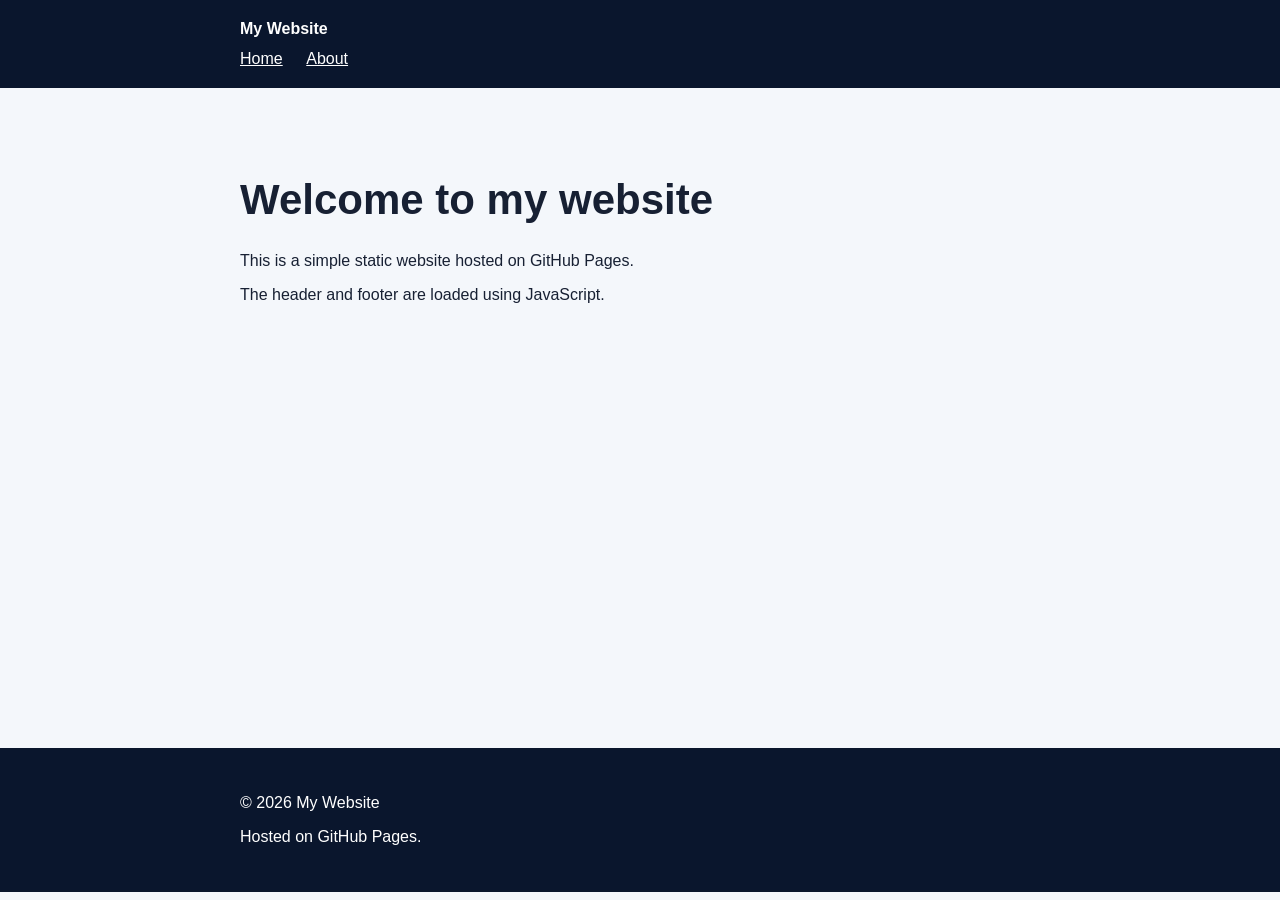
==== index.html @ e058ed5b "Create index.html" ====
<!DOCTYPE html>
<html lang="en">
<head>
  <meta charset="UTF-8">
  <meta name="viewport" content="width=device-width, initial-scale=1.0">
  <title>My Website</title>
  <style>
    body {
      font-family: Arial, sans-serif;
      margin: 0;
      background: #f4f7fb;
      color: #172033;
    }

    main {
      max-width: 800px;
      margin: 0 auto;
      padding: 60px 20px;
      min-height: 60vh;
    }

    h1 {
      font-size: 42px;
    }

    a {
      color: inherit;
    }
  </style>
</head>
<body>

  <div id="header"></div>

  <main>
    <h1>Welcome to my website</h1>
    <p>This is a simple static website hosted on GitHub Pages.</p>
    <p>The header and footer are loaded using JavaScript.</p>
  </main>

  <div id="footer"></div>

  <script src="script.js"></script>
</body>
</html>
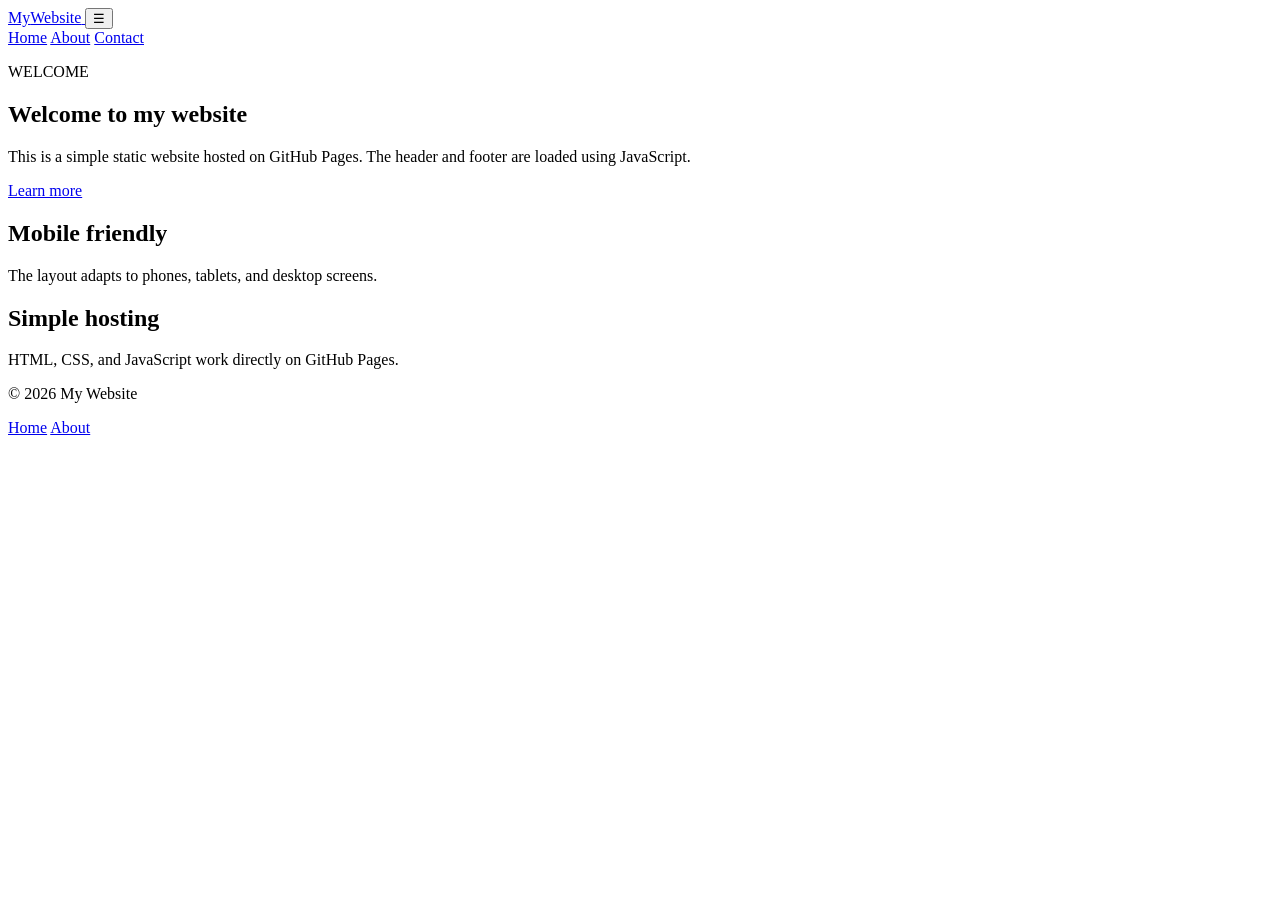
==== commit ff98828c: "Update index.html" ====
--- a/index.html
+++ b/index.html
@@ -5,38 +5,34 @@
   <meta charset="UTF-8">
   <meta name="viewport" content="width=device-width, initial-scale=1.0">
   <title>My Website</title>
-  <style>
-    body {
-      font-family: Arial, sans-serif;
-      margin: 0;
-      background: #f4f7fb;
-      color: #172033;
-    }
-
-    main {
-      max-width: 800px;
-      margin: 0 auto;
-      padding: 60px 20px;
-      min-height: 60vh;
-    }
-
-    h1 {
-      font-size: 42px;
-    }
-
-    a {
-      color: inherit;
-    }
-  </style>
+  <link rel="stylesheet" href="style.css">
 </head>
 <body>
 
   <div id="header"></div>
 
-  <main>
-    <h1>Welcome to my website</h1>
-    <p>This is a simple static website hosted on GitHub Pages.</p>
-    <p>The header and footer are loaded using JavaScript.</p>
+  <main class="container">
+    <section class="hero">
+      <p class="eyebrow">WELCOME</p>
+      <h1>Welcome to my website</h1>
+      <p>
+        This is a simple static website hosted on GitHub Pages.
+        The header and footer are loaded using JavaScript.
+      </p>
+      <a class="button" href="about.html">Learn more</a>
+    </section>
+
+    <section class="info-grid">
+      <article class="card">
+        <h2>Mobile friendly</h2>
+        <p>The layout adapts to phones, tablets, and desktop screens.</p>
+      </article>
+
+      <article class="card">
+        <h2>Simple hosting</h2>
+        <p>HTML, CSS, and JavaScript work directly on GitHub Pages.</p>
+      </article>
+    </section>
   </main>
 
   <div id="footer"></div>
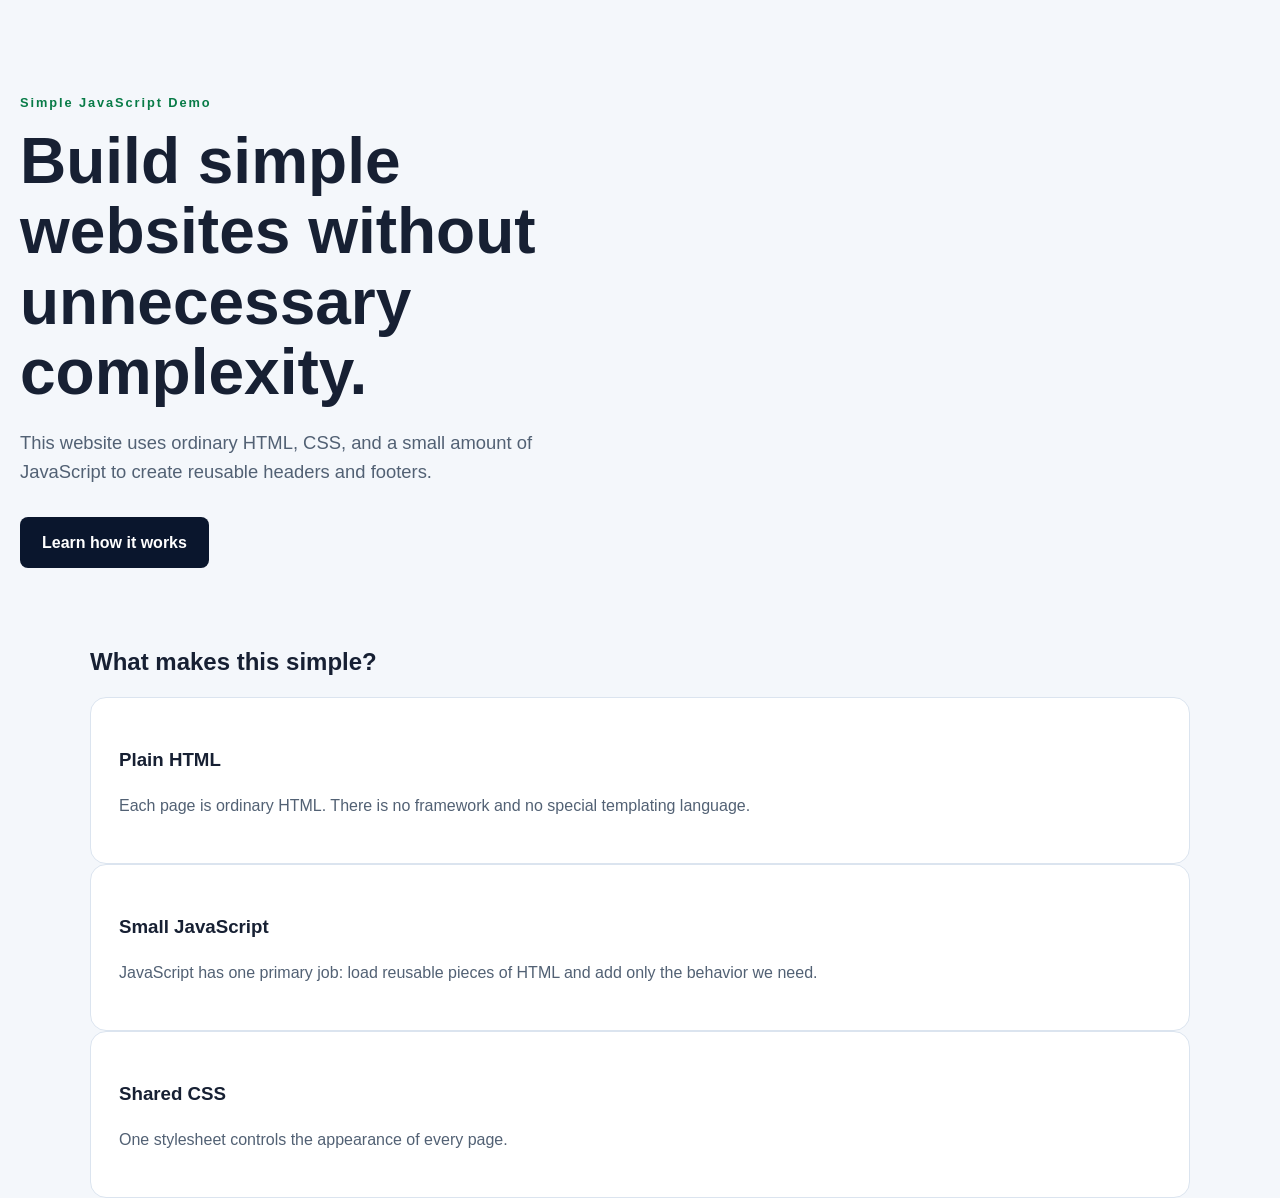
==== commit 94fe5d4b: "Update index.html" ====
--- a/index.html
+++ b/index.html
@@ -1,42 +1,143 @@
-
 <!DOCTYPE html>
 <html lang="en">
+
 <head>
   <meta charset="UTF-8">
-  <meta name="viewport" content="width=device-width, initial-scale=1.0">
-  <title>My Website</title>
-  <link rel="stylesheet" href="style.css">
+
+  <!--
+    Makes the page display correctly on phones and tablets.
+
+    Without this, mobile browsers may render the page as if
+    it were a much wider desktop page.
+  -->
+  <meta
+    name="viewport"
+    content="width=device-width, initial-scale=1.0"
+  >
+
+  <title>Simple JS Site | Home</title>
+
+  <!--
+    One stylesheet controls the appearance of the entire site.
+  -->
+  <link rel="stylesheet" href="styles.css">
+
+  <!--
+    defer is important.
+
+    It tells the browser:
+
+      "Download this JavaScript now, but don't execute it
+       until the HTML document has been parsed."
+
+    This means our #site-header and #site-footer elements
+    already exist when site.js runs.
+  -->
+  <script src="js/site.js" defer></script>
 </head>
+
 <body>
 
-  <div id="header"></div>
+  <!--
+    =========================================================
+    SHARED HEADER
+    =========================================================
 
-  <main class="container">
+    This div is intentionally empty.
+
+    site.js will fetch header.html and put its contents here.
+  -->
+  <div id="site-header"></div>
+
+
+  <!--
+    =========================================================
+    PAGE-SPECIFIC CONTENT
+    =========================================================
+
+    Everything between the header and footer belongs only
+    to this particular page.
+  -->
+  <main>
+
     <section class="hero">
-      <p class="eyebrow">WELCOME</p>
-      <h1>Welcome to my website</h1>
-      <p>
-        This is a simple static website hosted on GitHub Pages.
-        The header and footer are loaded using JavaScript.
-      </p>
-      <a class="button" href="about.html">Learn more</a>
+      <div class="container">
+
+        <p class="eyebrow">Simple JavaScript Demo</p>
+
+        <h1>
+          Build simple websites
+          without unnecessary complexity.
+        </h1>
+
+        <p class="hero-text">
+          This website uses ordinary HTML, CSS, and a small
+          amount of JavaScript to create reusable headers
+          and footers.
+        </p>
+
+        <a class="button" href="about.html">
+          Learn how it works
+        </a>
+
+      </div>
     </section>
 
-    <section class="info-grid">
-      <article class="card">
-        <h2>Mobile friendly</h2>
-        <p>The layout adapts to phones, tablets, and desktop screens.</p>
-      </article>
 
-      <article class="card">
-        <h2>Simple hosting</h2>
-        <p>HTML, CSS, and JavaScript work directly on GitHub Pages.</p>
-      </article>
+    <section class="section">
+      <div class="container">
+
+        <h2>What makes this simple?</h2>
+
+        <div class="card-grid">
+
+          <article class="card">
+            <h3>Plain HTML</h3>
+
+            <p>
+              Each page is ordinary HTML. There is no framework
+              and no special templating language.
+            </p>
+          </article>
+
+
+          <article class="card">
+            <h3>Small JavaScript</h3>
+
+            <p>
+              JavaScript has one primary job: load reusable
+              pieces of HTML and add only the behavior we need.
+            </p>
+          </article>
+
+
+          <article class="card">
+            <h3>Shared CSS</h3>
+
+            <p>
+              One stylesheet controls the appearance of every
+              page.
+            </p>
+          </article>
+
+        </div>
+
+      </div>
     </section>
+
   </main>
 
-  <div id="footer"></div>
 
-  <script src="script.js"></script>
+  <!--
+    =========================================================
+    SHARED FOOTER
+    =========================================================
+
+    Like the header, this starts empty.
+
+    site.js will insert footer.html here.
+  -->
+  <div id="site-footer"></div>
+
 </body>
 </html>
--- a/styles.css
+++ b/styles.css
@@ -0,0 +1,230 @@
+
+:root {
+  --navy: #0a162d;
+  --blue: #b9d9f5;
+  --green: #35f59a;
+  --text: #172033;
+  --muted: #526174;
+  --light: #f4f7fb;
+  --border: #dbe4ef;
+}
+
+* {
+  box-sizing: border-box;
+}
+
+html {
+  scroll-behavior: smooth;
+}
+
+body {
+  margin: 0;
+  font-family: Arial, sans-serif;
+  background: var(--light);
+  color: var(--text);
+  line-height: 1.6;
+}
+
+a {
+  color: inherit;
+  text-decoration: none;
+}
+
+.container {
+  width: min(100% - 40px, 1100px);
+  margin: 0 auto;
+}
+
+.site-header {
+  background: var(--navy);
+  color: white;
+}
+
+.header-inner {
+  display: flex;
+  align-items: center;
+  justify-content: space-between;
+  min-height: 78px;
+  gap: 20px;
+}
+
+.logo {
+  font-size: 1.35rem;
+  font-weight: 800;
+  white-space: nowrap;
+}
+
+.logo span {
+  color: var(--green);
+}
+
+.site-nav {
+  display: flex;
+  align-items: center;
+  gap: 28px;
+}
+
+.site-nav a {
+  font-weight: 600;
+  color: #e8eef8;
+}
+
+.site-nav a:hover {
+  color: var(--green);
+}
+
+.menu-toggle {
+  display: none;
+  border: 1px solid #52627c;
+  background: transparent;
+  color: white;
+  border-radius: 8px;
+  padding: 8px 12px;
+  font-size: 1.2rem;
+  cursor: pointer;
+}
+
+.hero {
+  padding: 80px 0 60px;
+  max-width: 700px;
+}
+
+.eyebrow {
+  color: #087b47;
+  font-size: 0.8rem;
+  font-weight: 800;
+  letter-spacing: 0.15em;
+}
+
+h1 {
+  font-size: clamp(2.2rem, 5vw, 4rem);
+  line-height: 1.1;
+  margin: 12px 0 20px;
+}
+
+h2 {
+  line-height: 1.2;
+}
+
+.hero p:not(.eyebrow) {
+  color: var(--muted);
+  font-size: 1.15rem;
+  max-width: 600px;
+}
+
+.button {
+  display: inline-block;
+  background: var(--navy);
+  color: white;
+  padding: 13px 22px;
+  border-radius: 8px;
+  font-weight: 700;
+  margin-top: 12px;
+}
+
+.button:hover {
+  background: #1a3155;
+}
+
+.info-grid {
+  display: grid;
+  grid-template-columns: repeat(2, minmax(0, 1fr));
+  gap: 24px;
+  padding: 0 0 80px;
+}
+
+.card {
+  background: white;
+  border: 1px solid var(--border);
+  border-radius: 16px;
+  padding: 28px;
+}
+
+.card p {
+  color: var(--muted);
+}
+
+.site-footer {
+  background: var(--navy);
+  color: #dbe5f3;
+  padding: 36px 0;
+}
+
+.footer-inner {
+  display: flex;
+  align-items: center;
+  justify-content: space-between;
+  gap: 20px;
+}
+
+.footer-inner p {
+  margin: 0;
+}
+
+.footer-links {
+  display: flex;
+  gap: 20px;
+}
+
+/* Mobile layout */
+@media (max-width: 700px) {
+  .container {
+    width: min(100% - 32px, 1100px);
+  }
+
+  .header-inner {
+    min-height: 70px;
+  }
+
+  .menu-toggle {
+    display: block;
+  }
+
+  .site-nav {
+    display: none;
+    flex-direction: column;
+    align-items: stretch;
+    gap: 0;
+    padding: 0 0 18px;
+  }
+
+  .site-nav.is-open {
+    display: flex;
+  }
+
+  .site-nav a {
+    padding: 13px 0;
+    border-top: 1px solid #263752;
+  }
+
+  .hero {
+    padding: 48px 0 40px;
+  }
+
+  h1 {
+    font-size: clamp(2.2rem, 10vw, 3.2rem);
+  }
+
+  .hero p:not(.eyebrow) {
+    font-size: 1rem;
+  }
+
+  .info-grid {
+    grid-template-columns: 1fr;
+    gap: 16px;
+    padding-bottom: 48px;
+  }
+
+  .card {
+    padding: 22px;
+  }
+
+  .footer-inner {
+    flex-direction: column;
+    align-items: flex-start;
+  }
+
+  .footer-links {
+    flex-wrap: wrap;
+  }
+}
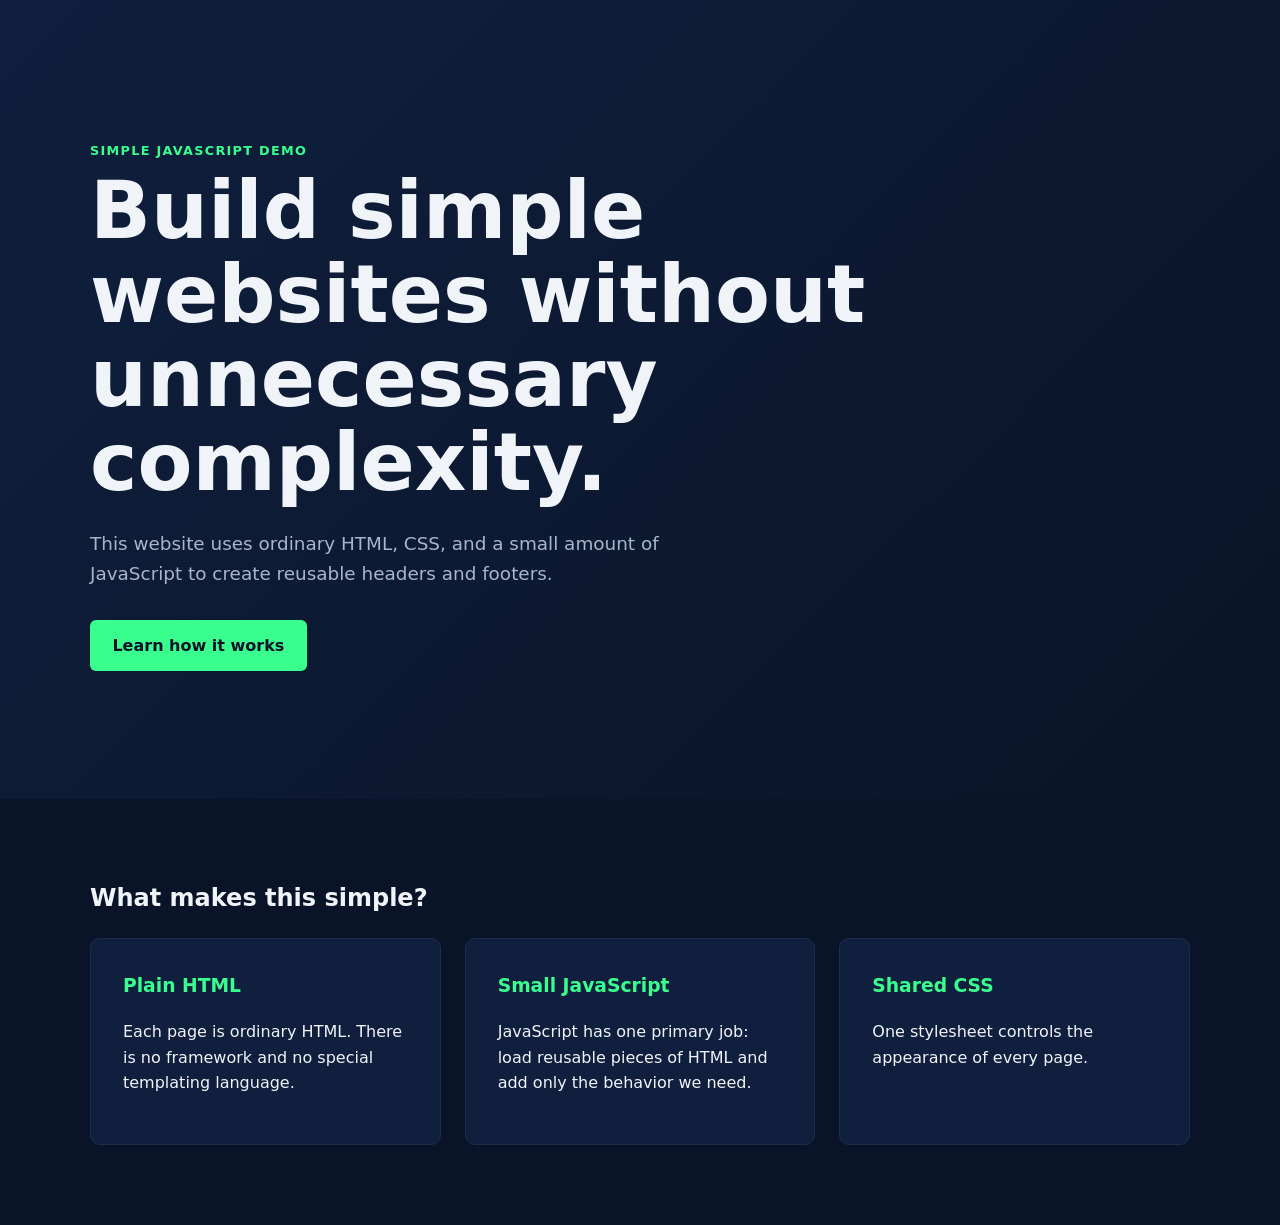
==== commit 81bce7b4: "Update index.html" ====
--- a/index.html
+++ b/index.html
@@ -33,7 +33,7 @@
     This means our #site-header and #site-footer elements
     already exist when site.js runs.
   -->
-  <script src="js/site.js" defer></script>
+  <script src="site.js" defer></script>
 </head>
 
 <body>
--- a/styles.css
+++ b/styles.css
@@ -1,13 +1,21 @@
+/* ============================================================
+   BASIC VARIABLES
+   ============================================================ */
 
 :root {
-  --navy: #0a162d;
-  --blue: #b9d9f5;
-  --green: #35f59a;
-  --text: #172033;
-  --muted: #526174;
-  --light: #f4f7fb;
-  --border: #dbe4ef;
-}
+  --background: #0a1428;
+  --surface: #0f1f3d;
+  --text: #f0f4f8;
+  --muted: #a3b8cc;
+  --accent: #39ff8e;
+  --accent-dark: #00cc66;
+  --border: #1e2e4a;
+}
+
+
+/* ============================================================
+   RESET
+   ============================================================ */
 
 * {
   box-sizing: border-box;
@@ -19,212 +27,457 @@
 
 body {
   margin: 0;
-  font-family: Arial, sans-serif;
-  background: var(--light);
+
+  font-family:
+    Inter,
+    system-ui,
+    sans-serif;
+
   color: var(--text);
+  background: var(--background);
+
   line-height: 1.6;
 }
 
 a {
   color: inherit;
-  text-decoration: none;
-}
+}
+
+img {
+  max-width: 100%;
+}
+
+
+/* ============================================================
+   ACCESSIBILITY
+   ============================================================ */
+
+.sr-only {
+  position: absolute;
+
+  width: 1px;
+  height: 1px;
+
+  padding: 0;
+  margin: -1px;
+
+  overflow: hidden;
+
+  clip: rect(0, 0, 0, 0);
+
+  white-space: nowrap;
+
+  border: 0;
+}
+
+
+/* ============================================================
+   SHARED LAYOUT
+   ============================================================ */
 
 .container {
-  width: min(100% - 40px, 1100px);
-  margin: 0 auto;
-}
+  width: min(
+    1100px,
+    calc(100% - 2rem)
+  );
+
+  margin-inline: auto;
+}
+
+.narrow {
+  max-width: 750px;
+}
+
+
+/* ============================================================
+   HEADER
+   ============================================================ */
 
 .site-header {
-  background: var(--navy);
-  color: white;
+  position: sticky;
+  top: 0;
+  z-index: 100;
+
+  background: var(--background);
+
+  border-bottom:
+    1px solid var(--border);
 }
 
 .header-inner {
+  min-height: 72px;
+
   display: flex;
+
   align-items: center;
   justify-content: space-between;
-  min-height: 78px;
-  gap: 20px;
-}
+
+  gap: 1rem;
+}
+
+
+/* Logo */
 
 .logo {
-  font-size: 1.35rem;
-  font-weight: 800;
-  white-space: nowrap;
+  color: var(--text);
+
+  font-size: 1.5rem;
+  font-weight: 700;
+
+  text-decoration: none;
 }
 
 .logo span {
-  color: var(--green);
-}
-
-.site-nav {
+  color: var(--accent);
+}
+
+
+/* Navigation */
+
+.nav {
   display: flex;
+
   align-items: center;
-  gap: 28px;
-}
-
-.site-nav a {
+
+  gap: 1.5rem;
+}
+
+.nav a {
+  color: var(--text);
+
   font-weight: 600;
-  color: #e8eef8;
-}
-
-.site-nav a:hover {
-  color: var(--green);
-}
+
+  text-decoration: none;
+}
+
+.nav a:hover {
+  color: var(--accent);
+}
+
+
+/* Mobile menu button */
 
 .menu-toggle {
   display: none;
-  border: 1px solid #52627c;
-  background: transparent;
-  color: white;
-  border-radius: 8px;
-  padding: 8px 12px;
-  font-size: 1.2rem;
+
+  width: 44px;
+  height: 44px;
+
+  padding: 0.6rem;
+
+  color: var(--text);
+
+  background: var(--surface);
+
+  border:
+    1px solid var(--border);
+
+  border-radius: 6px;
+
   cursor: pointer;
 }
 
+
+/* Hamburger lines */
+
+.menu-toggle span:not(.sr-only) {
+  display: block;
+
+  width: 100%;
+  height: 2px;
+
+  margin: 5px 0;
+
+  background: var(--text);
+}
+
+
+/* ============================================================
+   HERO
+   ============================================================ */
+
 .hero {
-  padding: 80px 0 60px;
-  max-width: 700px;
+  padding: 8rem 0;
+
+  background:
+    linear-gradient(
+      135deg,
+      var(--surface),
+      var(--background)
+    );
 }
 
 .eyebrow {
-  color: #087b47;
+  margin-bottom: 0.5rem;
+
+  color: var(--accent);
+
   font-size: 0.8rem;
-  font-weight: 800;
-  letter-spacing: 0.15em;
-}
-
-h1 {
-  font-size: clamp(2.2rem, 5vw, 4rem);
-  line-height: 1.1;
-  margin: 12px 0 20px;
-}
-
-h2 {
-  line-height: 1.2;
-}
-
-.hero p:not(.eyebrow) {
+  font-weight: 700;
+
+  letter-spacing: 0.1em;
+  text-transform: uppercase;
+}
+
+.hero h1 {
+  max-width: 800px;
+
+  margin: 0 0 1.5rem;
+
+  font-size:
+    clamp(2.5rem, 7vw, 5rem);
+
+  line-height: 1.05;
+}
+
+.hero-text {
+  max-width: 650px;
+
+  margin-bottom: 2rem;
+
   color: var(--muted);
+
   font-size: 1.15rem;
-  max-width: 600px;
-}
+}
+
+
+/* ============================================================
+   BUTTON
+   ============================================================ */
 
 .button {
   display: inline-block;
-  background: var(--navy);
-  color: white;
-  padding: 13px 22px;
+
+  padding: 0.8rem 1.4rem;
+
+  color: var(--background);
+
+  background: var(--accent);
+
+  border-radius: 6px;
+
+  font-weight: 700;
+
+  text-decoration: none;
+}
+
+.button:hover {
+  background: var(--accent-dark);
+}
+
+
+/* ============================================================
+   PAGE HEADER
+   ============================================================ */
+
+.page-header {
+  padding: 6rem 0 4rem;
+
+  background: var(--surface);
+}
+
+.page-header h1 {
+  margin: 0 0 1rem;
+
+  font-size:
+    clamp(2.5rem, 6vw, 4rem);
+}
+
+.page-header p:last-child {
+  max-width: 650px;
+
+  color: var(--muted);
+}
+
+
+/* ============================================================
+   SECTIONS
+   ============================================================ */
+
+.section {
+  padding: 5rem 0;
+}
+
+.section h2 {
+  margin-top: 0;
+}
+
+
+/* ============================================================
+   CARDS
+   ============================================================ */
+
+.card-grid {
+  display: grid;
+
+  grid-template-columns:
+    repeat(
+      auto-fit,
+      minmax(220px, 1fr)
+    );
+
+  gap: 1.5rem;
+}
+
+.card {
+  padding: 2rem;
+
+  background: var(--surface);
+
+  border:
+    1px solid var(--border);
+
+  border-radius: 10px;
+}
+
+.card h3 {
+  margin-top: 0;
+
+  color: var(--accent);
+}
+
+
+/* ============================================================
+   CODE EXAMPLES
+   ============================================================ */
+
+code {
+  padding: 0.15rem 0.3rem;
+
+  background: var(--surface);
+
+  border-radius: 4px;
+}
+
+pre {
+  padding: 1rem;
+
+  overflow-x: auto;
+
+  background: var(--surface);
+
+  border:
+    1px solid var(--border);
+
   border-radius: 8px;
-  font-weight: 700;
-  margin-top: 12px;
-}
-
-.button:hover {
-  background: #1a3155;
-}
-
-.info-grid {
-  display: grid;
-  grid-template-columns: repeat(2, minmax(0, 1fr));
-  gap: 24px;
-  padding: 0 0 80px;
-}
-
-.card {
-  background: white;
-  border: 1px solid var(--border);
-  border-radius: 16px;
-  padding: 28px;
-}
-
-.card p {
-  color: var(--muted);
-}
+}
+
+pre code {
+  padding: 0;
+}
+
+
+/* ============================================================
+   FOOTER
+   ============================================================ */
 
 .site-footer {
-  background: var(--navy);
-  color: #dbe5f3;
-  padding: 36px 0;
-}
-
-.footer-inner {
-  display: flex;
-  align-items: center;
-  justify-content: space-between;
-  gap: 20px;
-}
-
-.footer-inner p {
-  margin: 0;
+  padding: 3rem 0;
+
+  text-align: center;
+
+  background: var(--surface);
+
+  border-top:
+    1px solid var(--border);
 }
 
 .footer-links {
   display: flex;
-  gap: 20px;
-}
-
-/* Mobile layout */
+
+  justify-content: center;
+
+  flex-wrap: wrap;
+
+  gap: 1rem;
+
+  margin: 1rem 0;
+}
+
+.footer-links a {
+  text-decoration: none;
+}
+
+.footer-links a:hover {
+  color: var(--accent);
+}
+
+.copyright {
+  margin: 0;
+
+  color: var(--muted);
+
+  font-size: 0.85rem;
+}
+
+
+/* ============================================================
+   MOBILE
+   ============================================================ */
+
 @media (max-width: 700px) {
-  .container {
-    width: min(100% - 32px, 1100px);
-  }
-
-  .header-inner {
-    min-height: 70px;
-  }
-
+
+  /*
+    Show the hamburger button.
+  */
   .menu-toggle {
     display: block;
   }
 
-  .site-nav {
+
+  /*
+    Hide the navigation until JavaScript adds .is-open.
+  */
+  .nav {
+    position: absolute;
+
+    top: 72px;
+    left: 1rem;
+    right: 1rem;
+
     display: none;
+
     flex-direction: column;
+
     align-items: stretch;
+
     gap: 0;
-    padding: 0 0 18px;
+
+    padding: 0.75rem;
+
+    background: var(--surface);
+
+    border:
+      1px solid var(--border);
+
+    border-radius: 8px;
   }
 
-  .site-nav.is-open {
+
+  /*
+    JavaScript adds this class when the hamburger
+    is clicked.
+  */
+  .nav.is-open {
     display: flex;
   }
 
-  .site-nav a {
-    padding: 13px 0;
-    border-top: 1px solid #263752;
+
+  /*
+    Make mobile navigation links easier to tap.
+  */
+  .nav a {
+    padding: 0.8rem;
+
+    text-align: center;
   }
 
+
+  /*
+    Reduce hero spacing on small screens.
+  */
   .hero {
-    padding: 48px 0 40px;
+    padding: 5rem 0;
   }
 
-  h1 {
-    font-size: clamp(2.2rem, 10vw, 3.2rem);
-  }
-
-  .hero p:not(.eyebrow) {
-    font-size: 1rem;
-  }
-
-  .info-grid {
-    grid-template-columns: 1fr;
-    gap: 16px;
-    padding-bottom: 48px;
-  }
-
-  .card {
-    padding: 22px;
-  }
-
-  .footer-inner {
-    flex-direction: column;
-    align-items: flex-start;
-  }
-
-  .footer-links {
-    flex-wrap: wrap;
-  }
-}
+}
